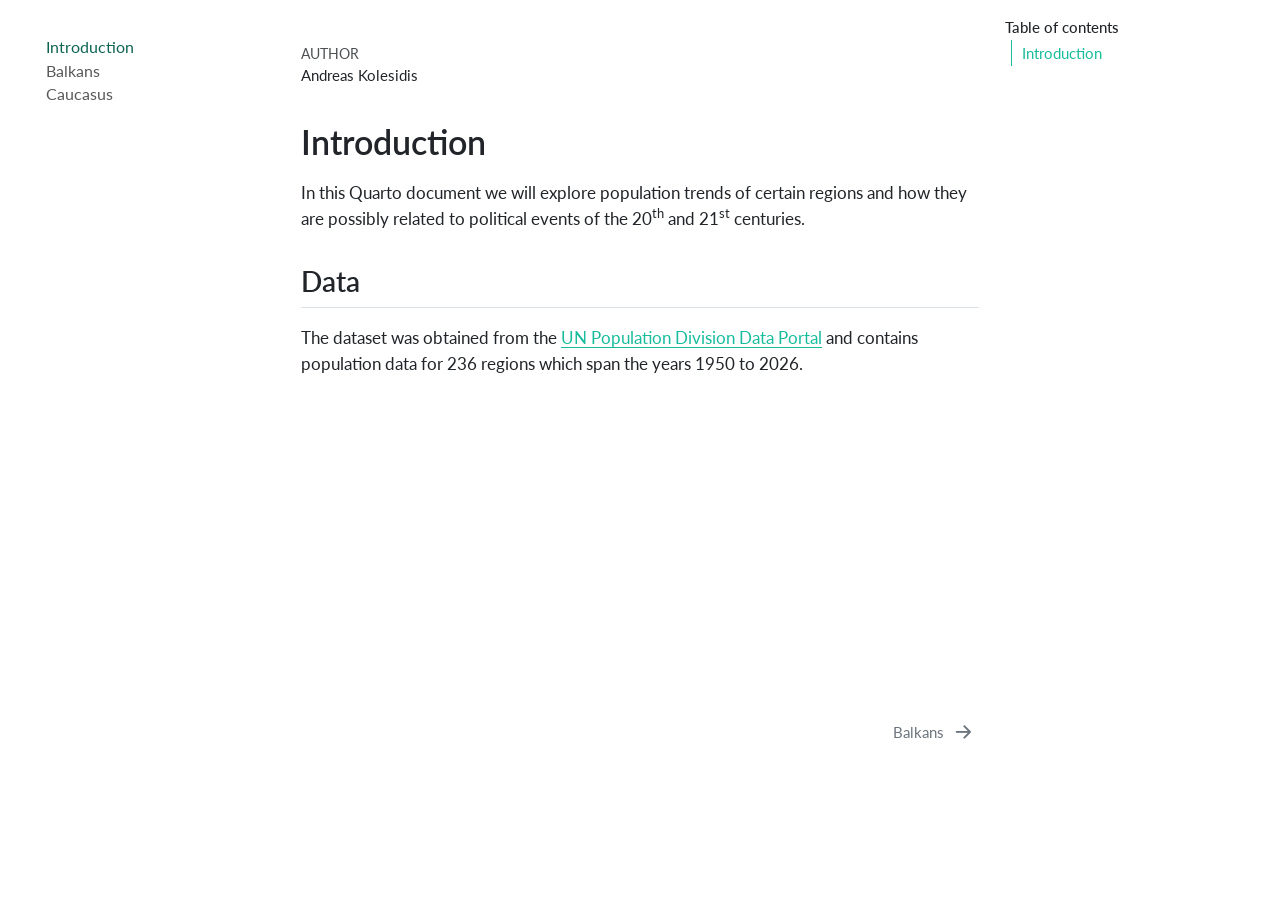
==== docs/index.html @ 49595c0d "Added docs directory" ====
<!DOCTYPE html>
<html xmlns="http://www.w3.org/1999/xhtml" lang="en" xml:lang="en"><head>

<meta charset="utf-8">
<meta name="generator" content="quarto-1.8.27">

<meta name="viewport" content="width=device-width, initial-scale=1.0, user-scalable=yes">

<meta name="author" content="Andreas Kolesidis">

<title>index</title>
<style>
code{white-space: pre-wrap;}
span.smallcaps{font-variant: small-caps;}
div.columns{display: flex; gap: min(4vw, 1.5em);}
div.column{flex: auto; overflow-x: auto;}
div.hanging-indent{margin-left: 1.5em; text-indent: -1.5em;}
ul.task-list{list-style: none;}
ul.task-list li input[type="checkbox"] {
  width: 0.8em;
  margin: 0 0.8em 0.2em -1em; /* quarto-specific, see https://github.com/quarto-dev/quarto-cli/issues/4556 */ 
  vertical-align: middle;
}
</style>


<script src="site_libs/quarto-nav/quarto-nav.js"></script>
<script src="site_libs/quarto-nav/headroom.min.js"></script>
<link href="./balkans.html" rel="next">
<script src="site_libs/clipboard/clipboard.min.js"></script>
<script src="site_libs/quarto-html/quarto.js" type="module"></script>
<script src="site_libs/quarto-html/tabsets/tabsets.js" type="module"></script>
<script src="site_libs/quarto-html/axe/axe-check.js" type="module"></script>
<script src="site_libs/quarto-html/popper.min.js"></script>
<script src="site_libs/quarto-html/tippy.umd.min.js"></script>
<script src="site_libs/quarto-html/anchor.min.js"></script>
<link href="site_libs/quarto-html/tippy.css" rel="stylesheet">
<link href="site_libs/quarto-html/quarto-syntax-highlighting-ed96de9b727972fe78a7b5d16c58bf87.css" rel="stylesheet" id="quarto-text-highlighting-styles">
<script src="site_libs/bootstrap/bootstrap.min.js"></script>
<link href="site_libs/bootstrap/bootstrap-icons.css" rel="stylesheet">
<link href="site_libs/bootstrap/bootstrap-735f0491b3ba22a2041ea2c2295326db.min.css" rel="stylesheet" append-hash="true" id="quarto-bootstrap" data-mode="light">
<script id="quarto-search-options" type="application/json">{
  "language": {
    "search-no-results-text": "No results",
    "search-matching-documents-text": "matching documents",
    "search-copy-link-title": "Copy link to search",
    "search-hide-matches-text": "Hide additional matches",
    "search-more-match-text": "more match in this document",
    "search-more-matches-text": "more matches in this document",
    "search-clear-button-title": "Clear",
    "search-text-placeholder": "",
    "search-detached-cancel-button-title": "Cancel",
    "search-submit-button-title": "Submit",
    "search-label": "Search"
  }
}</script>


</head>

<body class="nav-sidebar floating quarto-light">

<div id="quarto-search-results"></div>
  <header id="quarto-header" class="headroom fixed-top">
  <nav class="quarto-secondary-nav">
    <div class="container-fluid d-flex">
      <button type="button" class="quarto-btn-toggle btn" data-bs-toggle="collapse" role="button" data-bs-target=".quarto-sidebar-collapse-item" aria-controls="quarto-sidebar" aria-expanded="false" aria-label="Toggle sidebar navigation" onclick="if (window.quartoToggleHeadroom) { window.quartoToggleHeadroom(); }">
        <i class="bi bi-layout-text-sidebar-reverse"></i>
      </button>
        <nav class="quarto-page-breadcrumbs" aria-label="breadcrumb"><ol class="breadcrumb"><li class="breadcrumb-item"><a href="./index.html">Introduction</a></li></ol></nav>
        <a class="flex-grow-1" role="navigation" data-bs-toggle="collapse" data-bs-target=".quarto-sidebar-collapse-item" aria-controls="quarto-sidebar" aria-expanded="false" aria-label="Toggle sidebar navigation" onclick="if (window.quartoToggleHeadroom) { window.quartoToggleHeadroom(); }">      
        </a>
    </div>
  </nav>
</header>
<!-- content -->
<div id="quarto-content" class="quarto-container page-columns page-rows-contents page-layout-article">
<!-- sidebar -->
  <nav id="quarto-sidebar" class="sidebar collapse collapse-horizontal quarto-sidebar-collapse-item sidebar-navigation floating overflow-auto">
    <div class="sidebar-menu-container"> 
    <ul class="list-unstyled mt-1">
        <li class="sidebar-item">
  <div class="sidebar-item-container"> 
  <a href="./index.html" class="sidebar-item-text sidebar-link active">
 <span class="menu-text">Introduction</span></a>
  </div>
</li>
        <li class="sidebar-item">
  <div class="sidebar-item-container"> 
  <a href="./balkans.html" class="sidebar-item-text sidebar-link">
 <span class="menu-text">Balkans</span></a>
  </div>
</li>
        <li class="sidebar-item">
  <div class="sidebar-item-container"> 
  <a href="./caucasus.html" class="sidebar-item-text sidebar-link">
 <span class="menu-text">Caucasus</span></a>
  </div>
</li>
    </ul>
    </div>
</nav>
<div id="quarto-sidebar-glass" class="quarto-sidebar-collapse-item" data-bs-toggle="collapse" data-bs-target=".quarto-sidebar-collapse-item"></div>
<!-- margin-sidebar -->
    <div id="quarto-margin-sidebar" class="sidebar margin-sidebar">
        <nav id="TOC" role="doc-toc" class="toc-active">
    <h2 id="toc-title">Table of contents</h2>
   
  <ul>
  <li><a href="#sec-introduction" id="toc-sec-introduction" class="nav-link active" data-scroll-target="#sec-introduction">Introduction</a>
  <ul class="collapse">
  <li><a href="#sec-data" id="toc-sec-data" class="nav-link" data-scroll-target="#sec-data">Data</a></li>
  </ul></li>
  </ul>
</nav>
    </div>
<!-- main -->
<main class="content" id="quarto-document-content">

<header id="title-block-header" class="quarto-title-block default">
<div class="quarto-title">
</div>



<div class="quarto-title-meta">

    <div>
    <div class="quarto-title-meta-heading">Author</div>
    <div class="quarto-title-meta-contents">
             <p>Andreas Kolesidis </p>
          </div>
  </div>
    
  
    
  </div>
  


</header>


<section id="sec-introduction" class="level1 unnumbered">
<h1 class="unnumbered">Introduction</h1>
<p>In this Quarto document we will explore population trends of certain regions and how they are possibly related to political events of the 20<sup>th</sup> and 21<sup>st</sup> centuries.</p>
<section id="sec-data" class="level2 unnumbered">
<h2 class="unnumbered anchored" data-anchor-id="sec-data">Data</h2>
<p>The dataset was obtained from the <a href="https://population.un.org/dataportal/home?df=ecf6edc9-c80e-4cd8-8204-23e7ed22ce15">UN Population Division Data Portal</a> and contains population data for 236 regions which span the years 1950 to 2026.</p>


</section>
</section>

</main> <!-- /main -->
<script id="quarto-html-after-body" type="application/javascript">
  window.document.addEventListener("DOMContentLoaded", function (event) {
    const icon = "";
    const anchorJS = new window.AnchorJS();
    anchorJS.options = {
      placement: 'right',
      icon: icon
    };
    anchorJS.add('.anchored');
    const isCodeAnnotation = (el) => {
      for (const clz of el.classList) {
        if (clz.startsWith('code-annotation-')) {                     
          return true;
        }
      }
      return false;
    }
    const onCopySuccess = function(e) {
      // button target
      const button = e.trigger;
      // don't keep focus
      button.blur();
      // flash "checked"
      button.classList.add('code-copy-button-checked');
      var currentTitle = button.getAttribute("title");
      button.setAttribute("title", "Copied!");
      let tooltip;
      if (window.bootstrap) {
        button.setAttribute("data-bs-toggle", "tooltip");
        button.setAttribute("data-bs-placement", "left");
        button.setAttribute("data-bs-title", "Copied!");
        tooltip = new bootstrap.Tooltip(button, 
          { trigger: "manual", 
            customClass: "code-copy-button-tooltip",
            offset: [0, -8]});
        tooltip.show();    
      }
      setTimeout(function() {
        if (tooltip) {
          tooltip.hide();
          button.removeAttribute("data-bs-title");
          button.removeAttribute("data-bs-toggle");
          button.removeAttribute("data-bs-placement");
        }
        button.setAttribute("title", currentTitle);
        button.classList.remove('code-copy-button-checked');
      }, 1000);
      // clear code selection
      e.clearSelection();
    }
    const getTextToCopy = function(trigger) {
      const outerScaffold = trigger.parentElement.cloneNode(true);
      const codeEl = outerScaffold.querySelector('code');
      for (const childEl of codeEl.children) {
        if (isCodeAnnotation(childEl)) {
          childEl.remove();
        }
      }
      return codeEl.innerText;
    }
    const clipboard = new window.ClipboardJS('.code-copy-button:not([data-in-quarto-modal])', {
      text: getTextToCopy
    });
    clipboard.on('success', onCopySuccess);
    if (window.document.getElementById('quarto-embedded-source-code-modal')) {
      const clipboardModal = new window.ClipboardJS('.code-copy-button[data-in-quarto-modal]', {
        text: getTextToCopy,
        container: window.document.getElementById('quarto-embedded-source-code-modal')
      });
      clipboardModal.on('success', onCopySuccess);
    }
      var localhostRegex = new RegExp(/^(?:http|https):\/\/localhost\:?[0-9]*\//);
      var mailtoRegex = new RegExp(/^mailto:/);
        var filterRegex = new RegExp('/' + window.location.host + '/');
      var isInternal = (href) => {
          return filterRegex.test(href) || localhostRegex.test(href) || mailtoRegex.test(href);
      }
      // Inspect non-navigation links and adorn them if external
     var links = window.document.querySelectorAll('a[href]:not(.nav-link):not(.navbar-brand):not(.toc-action):not(.sidebar-link):not(.sidebar-item-toggle):not(.pagination-link):not(.no-external):not([aria-hidden]):not(.dropdown-item):not(.quarto-navigation-tool):not(.about-link)');
      for (var i=0; i<links.length; i++) {
        const link = links[i];
        if (!isInternal(link.href)) {
          // undo the damage that might have been done by quarto-nav.js in the case of
          // links that we want to consider external
          if (link.dataset.originalHref !== undefined) {
            link.href = link.dataset.originalHref;
          }
        }
      }
    function tippyHover(el, contentFn, onTriggerFn, onUntriggerFn) {
      const config = {
        allowHTML: true,
        maxWidth: 500,
        delay: 100,
        arrow: false,
        appendTo: function(el) {
            return el.parentElement;
        },
        interactive: true,
        interactiveBorder: 10,
        theme: 'quarto',
        placement: 'bottom-start',
      };
      if (contentFn) {
        config.content = contentFn;
      }
      if (onTriggerFn) {
        config.onTrigger = onTriggerFn;
      }
      if (onUntriggerFn) {
        config.onUntrigger = onUntriggerFn;
      }
      window.tippy(el, config); 
    }
    const noterefs = window.document.querySelectorAll('a[role="doc-noteref"]');
    for (var i=0; i<noterefs.length; i++) {
      const ref = noterefs[i];
      tippyHover(ref, function() {
        // use id or data attribute instead here
        let href = ref.getAttribute('data-footnote-href') || ref.getAttribute('href');
        try { href = new URL(href).hash; } catch {}
        const id = href.replace(/^#\/?/, "");
        const note = window.document.getElementById(id);
        if (note) {
          return note.innerHTML;
        } else {
          return "";
        }
      });
    }
    const xrefs = window.document.querySelectorAll('a.quarto-xref');
    const processXRef = (id, note) => {
      // Strip column container classes
      const stripColumnClz = (el) => {
        el.classList.remove("page-full", "page-columns");
        if (el.children) {
          for (const child of el.children) {
            stripColumnClz(child);
          }
        }
      }
      stripColumnClz(note)
      if (id === null || id.startsWith('sec-')) {
        // Special case sections, only their first couple elements
        const container = document.createElement("div");
        if (note.children && note.children.length > 2) {
          container.appendChild(note.children[0].cloneNode(true));
          for (let i = 1; i < note.children.length; i++) {
            const child = note.children[i];
            if (child.tagName === "P" && child.innerText === "") {
              continue;
            } else {
              container.appendChild(child.cloneNode(true));
              break;
            }
          }
          if (window.Quarto?.typesetMath) {
            window.Quarto.typesetMath(container);
          }
          return container.innerHTML
        } else {
          if (window.Quarto?.typesetMath) {
            window.Quarto.typesetMath(note);
          }
          return note.innerHTML;
        }
      } else {
        // Remove any anchor links if they are present
        const anchorLink = note.querySelector('a.anchorjs-link');
        if (anchorLink) {
          anchorLink.remove();
        }
        if (window.Quarto?.typesetMath) {
          window.Quarto.typesetMath(note);
        }
        if (note.classList.contains("callout")) {
          return note.outerHTML;
        } else {
          return note.innerHTML;
        }
      }
    }
    for (var i=0; i<xrefs.length; i++) {
      const xref = xrefs[i];
      tippyHover(xref, undefined, function(instance) {
        instance.disable();
        let url = xref.getAttribute('href');
        let hash = undefined; 
        if (url.startsWith('#')) {
          hash = url;
        } else {
          try { hash = new URL(url).hash; } catch {}
        }
        if (hash) {
          const id = hash.replace(/^#\/?/, "");
          const note = window.document.getElementById(id);
          if (note !== null) {
            try {
              const html = processXRef(id, note.cloneNode(true));
              instance.setContent(html);
            } finally {
              instance.enable();
              instance.show();
            }
          } else {
            // See if we can fetch this
            fetch(url.split('#')[0])
            .then(res => res.text())
            .then(html => {
              const parser = new DOMParser();
              const htmlDoc = parser.parseFromString(html, "text/html");
              const note = htmlDoc.getElementById(id);
              if (note !== null) {
                const html = processXRef(id, note);
                instance.setContent(html);
              } 
            }).finally(() => {
              instance.enable();
              instance.show();
            });
          }
        } else {
          // See if we can fetch a full url (with no hash to target)
          // This is a special case and we should probably do some content thinning / targeting
          fetch(url)
          .then(res => res.text())
          .then(html => {
            const parser = new DOMParser();
            const htmlDoc = parser.parseFromString(html, "text/html");
            const note = htmlDoc.querySelector('main.content');
            if (note !== null) {
              // This should only happen for chapter cross references
              // (since there is no id in the URL)
              // remove the first header
              if (note.children.length > 0 && note.children[0].tagName === "HEADER") {
                note.children[0].remove();
              }
              const html = processXRef(null, note);
              instance.setContent(html);
            } 
          }).finally(() => {
            instance.enable();
            instance.show();
          });
        }
      }, function(instance) {
      });
    }
        let selectedAnnoteEl;
        const selectorForAnnotation = ( cell, annotation) => {
          let cellAttr = 'data-code-cell="' + cell + '"';
          let lineAttr = 'data-code-annotation="' +  annotation + '"';
          const selector = 'span[' + cellAttr + '][' + lineAttr + ']';
          return selector;
        }
        const selectCodeLines = (annoteEl) => {
          const doc = window.document;
          const targetCell = annoteEl.getAttribute("data-target-cell");
          const targetAnnotation = annoteEl.getAttribute("data-target-annotation");
          const annoteSpan = window.document.querySelector(selectorForAnnotation(targetCell, targetAnnotation));
          const lines = annoteSpan.getAttribute("data-code-lines").split(",");
          const lineIds = lines.map((line) => {
            return targetCell + "-" + line;
          })
          let top = null;
          let height = null;
          let parent = null;
          if (lineIds.length > 0) {
              //compute the position of the single el (top and bottom and make a div)
              const el = window.document.getElementById(lineIds[0]);
              top = el.offsetTop;
              height = el.offsetHeight;
              parent = el.parentElement.parentElement;
            if (lineIds.length > 1) {
              const lastEl = window.document.getElementById(lineIds[lineIds.length - 1]);
              const bottom = lastEl.offsetTop + lastEl.offsetHeight;
              height = bottom - top;
            }
            if (top !== null && height !== null && parent !== null) {
              // cook up a div (if necessary) and position it 
              let div = window.document.getElementById("code-annotation-line-highlight");
              if (div === null) {
                div = window.document.createElement("div");
                div.setAttribute("id", "code-annotation-line-highlight");
                div.style.position = 'absolute';
                parent.appendChild(div);
              }
              div.style.top = top - 2 + "px";
              div.style.height = height + 4 + "px";
              div.style.left = 0;
              let gutterDiv = window.document.getElementById("code-annotation-line-highlight-gutter");
              if (gutterDiv === null) {
                gutterDiv = window.document.createElement("div");
                gutterDiv.setAttribute("id", "code-annotation-line-highlight-gutter");
                gutterDiv.style.position = 'absolute';
                const codeCell = window.document.getElementById(targetCell);
                const gutter = codeCell.querySelector('.code-annotation-gutter');
                gutter.appendChild(gutterDiv);
              }
              gutterDiv.style.top = top - 2 + "px";
              gutterDiv.style.height = height + 4 + "px";
            }
            selectedAnnoteEl = annoteEl;
          }
        };
        const unselectCodeLines = () => {
          const elementsIds = ["code-annotation-line-highlight", "code-annotation-line-highlight-gutter"];
          elementsIds.forEach((elId) => {
            const div = window.document.getElementById(elId);
            if (div) {
              div.remove();
            }
          });
          selectedAnnoteEl = undefined;
        };
          // Handle positioning of the toggle
      window.addEventListener(
        "resize",
        throttle(() => {
          elRect = undefined;
          if (selectedAnnoteEl) {
            selectCodeLines(selectedAnnoteEl);
          }
        }, 10)
      );
      function throttle(fn, ms) {
      let throttle = false;
      let timer;
        return (...args) => {
          if(!throttle) { // first call gets through
              fn.apply(this, args);
              throttle = true;
          } else { // all the others get throttled
              if(timer) clearTimeout(timer); // cancel #2
              timer = setTimeout(() => {
                fn.apply(this, args);
                timer = throttle = false;
              }, ms);
          }
        };
      }
        // Attach click handler to the DT
        const annoteDls = window.document.querySelectorAll('dt[data-target-cell]');
        for (const annoteDlNode of annoteDls) {
          annoteDlNode.addEventListener('click', (event) => {
            const clickedEl = event.target;
            if (clickedEl !== selectedAnnoteEl) {
              unselectCodeLines();
              const activeEl = window.document.querySelector('dt[data-target-cell].code-annotation-active');
              if (activeEl) {
                activeEl.classList.remove('code-annotation-active');
              }
              selectCodeLines(clickedEl);
              clickedEl.classList.add('code-annotation-active');
            } else {
              // Unselect the line
              unselectCodeLines();
              clickedEl.classList.remove('code-annotation-active');
            }
          });
        }
    const findCites = (el) => {
      const parentEl = el.parentElement;
      if (parentEl) {
        const cites = parentEl.dataset.cites;
        if (cites) {
          return {
            el,
            cites: cites.split(' ')
          };
        } else {
          return findCites(el.parentElement)
        }
      } else {
        return undefined;
      }
    };
    var bibliorefs = window.document.querySelectorAll('a[role="doc-biblioref"]');
    for (var i=0; i<bibliorefs.length; i++) {
      const ref = bibliorefs[i];
      const citeInfo = findCites(ref);
      if (citeInfo) {
        tippyHover(citeInfo.el, function() {
          var popup = window.document.createElement('div');
          citeInfo.cites.forEach(function(cite) {
            var citeDiv = window.document.createElement('div');
            citeDiv.classList.add('hanging-indent');
            citeDiv.classList.add('csl-entry');
            var biblioDiv = window.document.getElementById('ref-' + cite);
            if (biblioDiv) {
              citeDiv.innerHTML = biblioDiv.innerHTML;
            }
            popup.appendChild(citeDiv);
          });
          return popup.innerHTML;
        });
      }
    }
  });
  </script>
<nav class="page-navigation">
  <div class="nav-page nav-page-previous">
  </div>
  <div class="nav-page nav-page-next">
      <a href="./balkans.html" class="pagination-link" aria-label="Balkans">
        <span class="nav-page-text">Balkans</span> <i class="bi bi-arrow-right-short"></i>
      </a>
  </div>
</nav>
</div> <!-- /content -->




</body></html>
---- docs/site_libs/quarto-html/tippy.css ----
.tippy-box[data-animation=fade][data-state=hidden]{opacity:0}[data-tippy-root]{max-width:calc(100vw - 10px)}.tippy-box{position:relative;background-color:#333;color:#fff;border-radius:4px;font-size:14px;line-height:1.4;white-space:normal;outline:0;transition-property:transform,visibility,opacity}.tippy-box[data-placement^=top]>.tippy-arrow{bottom:0}.tippy-box[data-placement^=top]>.tippy-arrow:before{bottom:-7px;left:0;border-width:8px 8px 0;border-top-color:initial;transform-origin:center top}.tippy-box[data-placement^=bottom]>.tippy-arrow{top:0}.tippy-box[data-placement^=bottom]>.tippy-arrow:before{top:-7px;left:0;border-width:0 8px 8px;border-bottom-color:initial;transform-origin:center bottom}.tippy-box[data-placement^=left]>.tippy-arrow{right:0}.tippy-box[data-placement^=left]>.tippy-arrow:before{border-width:8px 0 8px 8px;border-left-color:initial;right:-7px;transform-origin:center left}.tippy-box[data-placement^=right]>.tippy-arrow{left:0}.tippy-box[data-placement^=right]>.tippy-arrow:before{left:-7px;border-width:8px 8px 8px 0;border-right-color:initial;transform-origin:center right}.tippy-box[data-inertia][data-state=visible]{transition-timing-function:cubic-bezier(.54,1.5,.38,1.11)}.tippy-arrow{width:16px;height:16px;color:#333}.tippy-arrow:before{content:"";position:absolute;border-color:transparent;border-style:solid}.tippy-content{position:relative;padding:5px 9px;z-index:1}
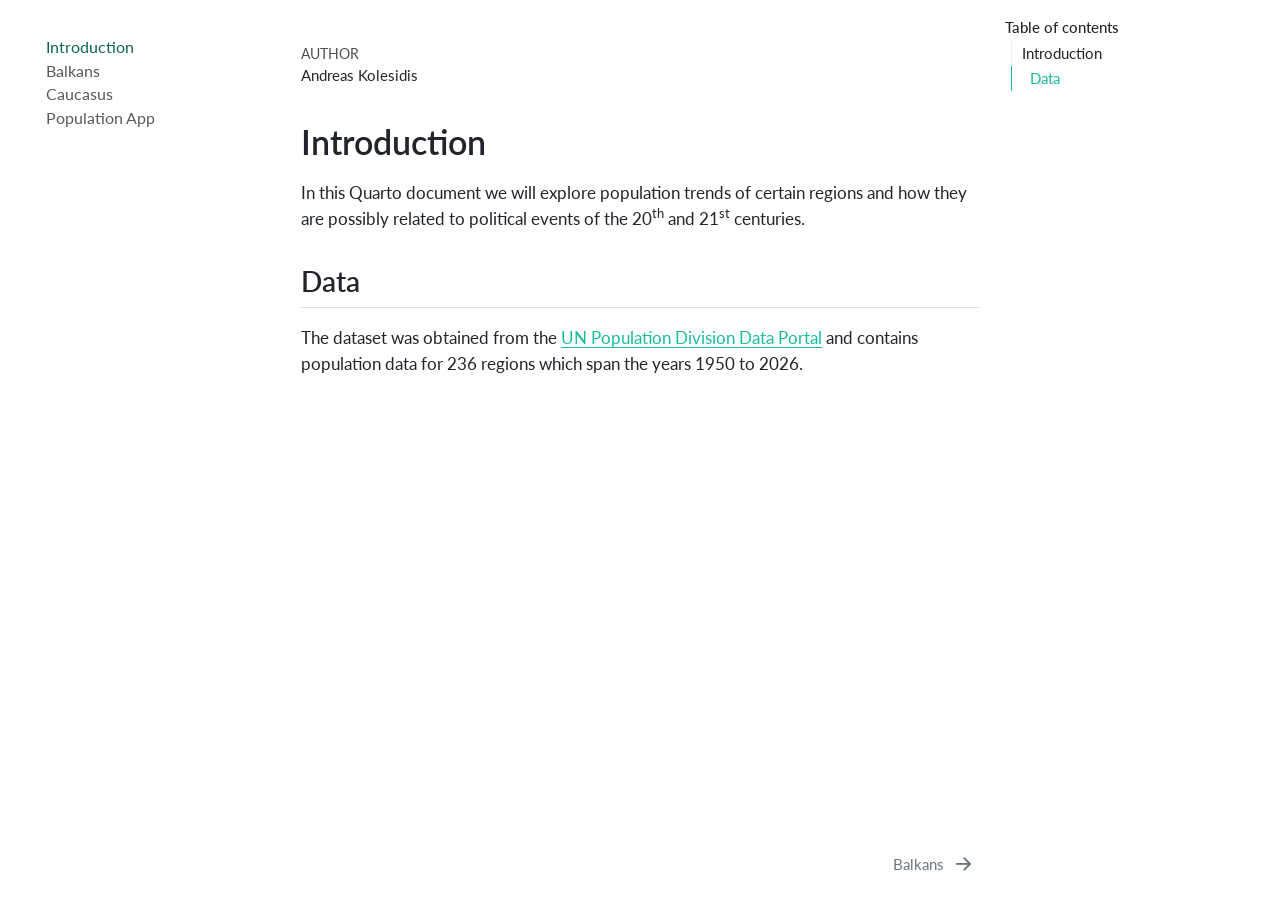
==== commit 6de4306f: "Added chapter with  an interactive exploration app" ====
--- a/docs/index.html
+++ b/docs/index.html
@@ -2,7 +2,7 @@
 <html xmlns="http://www.w3.org/1999/xhtml" lang="en" xml:lang="en"><head>
 
 <meta charset="utf-8">
-<meta name="generator" content="quarto-1.8.27">
+<meta name="generator" content="quarto-1.10.19">
 
 <meta name="viewport" content="width=device-width, initial-scale=1.0, user-scalable=yes">
 
@@ -10,10 +10,16 @@
 
 <title>index</title>
 <style>
-code{white-space: pre-wrap;}
+/* Default styles provided by pandoc.
+** See https://pandoc.org/MANUAL.html#variables-for-html for config info.
+*/
 span.smallcaps{font-variant: small-caps;}
-div.columns{display: flex; gap: min(4vw, 1.5em);}
-div.column{flex: auto; overflow-x: auto;}
+div.columns{display: flex; gap: 1.5em;}
+div.column{flex: auto;}
+@media screen {
+div.columns{gap: min(4vw, 1.5em);}
+div.column{overflow-x: auto;}
+}
 div.hanging-indent{margin-left: 1.5em; text-indent: -1.5em;}
 ul.task-list{list-style: none;}
 ul.task-list li input[type="checkbox"] {
@@ -30,15 +36,14 @@
 <script src="site_libs/clipboard/clipboard.min.js"></script>
 <script src="site_libs/quarto-html/quarto.js" type="module"></script>
 <script src="site_libs/quarto-html/tabsets/tabsets.js" type="module"></script>
-<script src="site_libs/quarto-html/axe/axe-check.js" type="module"></script>
 <script src="site_libs/quarto-html/popper.min.js"></script>
 <script src="site_libs/quarto-html/tippy.umd.min.js"></script>
 <script src="site_libs/quarto-html/anchor.min.js"></script>
 <link href="site_libs/quarto-html/tippy.css" rel="stylesheet">
-<link href="site_libs/quarto-html/quarto-syntax-highlighting-ed96de9b727972fe78a7b5d16c58bf87.css" rel="stylesheet" id="quarto-text-highlighting-styles">
+<link href="site_libs/quarto-html/quarto-syntax-highlighting-bf27225e3a48a9273f3daa8f8e829971.css" rel="stylesheet" id="quarto-text-highlighting-styles">
 <script src="site_libs/bootstrap/bootstrap.min.js"></script>
 <link href="site_libs/bootstrap/bootstrap-icons.css" rel="stylesheet">
-<link href="site_libs/bootstrap/bootstrap-735f0491b3ba22a2041ea2c2295326db.min.css" rel="stylesheet" append-hash="true" id="quarto-bootstrap" data-mode="light">
+<link href="site_libs/bootstrap/bootstrap-1477ed0ae435fb4e4f3fc75c624b368e.min.css" rel="stylesheet" append-hash="true" id="quarto-bootstrap" data-mode="light">
 <script id="quarto-search-options" type="application/json">{
   "language": {
     "search-no-results-text": "No results",
@@ -97,6 +102,12 @@
  <span class="menu-text">Caucasus</span></a>
   </div>
 </li>
+        <li class="sidebar-item">
+  <div class="sidebar-item-container"> 
+  <a href="./population_app.html" class="sidebar-item-text sidebar-link">
+ <span class="menu-text">Population App</span></a>
+  </div>
+</li>
     </ul>
     </div>
 </nav>
--- a/docs/site_libs/quarto-html/quarto-syntax-highlighting-bf27225e3a48a9273f3daa8f8e829971.css
+++ b/docs/site_libs/quarto-html/quarto-syntax-highlighting-bf27225e3a48a9273f3daa8f8e829971.css
@@ -0,0 +1,236 @@
+/* quarto syntax highlight colors */
+:root {
+  --quarto-hl-ot-color: #003B4F;
+  --quarto-hl-at-color: #657422;
+  --quarto-hl-ss-color: #20794D;
+  --quarto-hl-an-color: #5E5E5E;
+  --quarto-hl-fu-color: #4758AB;
+  --quarto-hl-st-color: #20794D;
+  --quarto-hl-cf-color: #003B4F;
+  --quarto-hl-op-color: #5E5E5E;
+  --quarto-hl-er-color: #AD0000;
+  --quarto-hl-bn-color: #AD0000;
+  --quarto-hl-al-color: #AD0000;
+  --quarto-hl-va-color: #111111;
+  --quarto-hl-bu-color: inherit;
+  --quarto-hl-ex-color: inherit;
+  --quarto-hl-pp-color: #AD0000;
+  --quarto-hl-in-color: #5E5E5E;
+  --quarto-hl-vs-color: #20794D;
+  --quarto-hl-wa-color: #5E5E5E;
+  --quarto-hl-do-color: #5E5E5E;
+  --quarto-hl-im-color: #00769E;
+  --quarto-hl-ch-color: #20794D;
+  --quarto-hl-dt-color: #AD0000;
+  --quarto-hl-fl-color: #AD0000;
+  --quarto-hl-co-color: #5E5E5E;
+  --quarto-hl-cv-color: #5E5E5E;
+  --quarto-hl-cn-color: #8f5902;
+  --quarto-hl-sc-color: #5E5E5E;
+  --quarto-hl-dv-color: #AD0000;
+  --quarto-hl-kw-color: #003B4F;
+}
+
+/* other quarto variables */
+:root {
+  --quarto-font-monospace: SFMono-Regular, Menlo, Monaco, Consolas, "Liberation Mono", "Courier New", monospace;
+}
+
+/* syntax highlight based on Pandoc's rules */
+pre > code.sourceCode > span {
+  color: #003B4F;
+}
+
+code.sourceCode > span {
+  color: #003B4F;
+}
+
+div.sourceCode,
+div.sourceCode pre.sourceCode {
+  color: #003B4F;
+}
+
+/* Normal */
+code span {
+  color: #003B4F;
+}
+
+/* Alert */
+code span.al {
+  color: #AD0000;
+  font-style: inherit;
+}
+
+/* Annotation */
+code span.an {
+  color: #5E5E5E;
+  font-style: inherit;
+}
+
+/* Attribute */
+code span.at {
+  color: #657422;
+  font-style: inherit;
+}
+
+/* BaseN */
+code span.bn {
+  color: #AD0000;
+  font-style: inherit;
+}
+
+/* BuiltIn */
+code span.bu {
+  font-style: inherit;
+}
+
+/* ControlFlow */
+code span.cf {
+  color: #003B4F;
+  font-weight: bold;
+  font-style: inherit;
+}
+
+/* Char */
+code span.ch {
+  color: #20794D;
+  font-style: inherit;
+}
+
+/* Constant */
+code span.cn {
+  color: #8f5902;
+  font-style: inherit;
+}
+
+/* Comment */
+code span.co {
+  color: #5E5E5E;
+  font-style: inherit;
+}
+
+/* CommentVar */
+code span.cv {
+  color: #5E5E5E;
+  font-style: italic;
+}
+
+/* Documentation */
+code span.do {
+  color: #5E5E5E;
+  font-style: italic;
+}
+
+/* DataType */
+code span.dt {
+  color: #AD0000;
+  font-style: inherit;
+}
+
+/* DecVal */
+code span.dv {
+  color: #AD0000;
+  font-style: inherit;
+}
+
+/* Error */
+code span.er {
+  color: #AD0000;
+  font-style: inherit;
+}
+
+/* Extension */
+code span.ex {
+  font-style: inherit;
+}
+
+/* Float */
+code span.fl {
+  color: #AD0000;
+  font-style: inherit;
+}
+
+/* Function */
+code span.fu {
+  color: #4758AB;
+  font-style: inherit;
+}
+
+/* Import */
+code span.im {
+  color: #00769E;
+  font-style: inherit;
+}
+
+/* Information */
+code span.in {
+  color: #5E5E5E;
+  font-style: inherit;
+}
+
+/* Keyword */
+code span.kw {
+  color: #003B4F;
+  font-weight: bold;
+  font-style: inherit;
+}
+
+/* Operator */
+code span.op {
+  color: #5E5E5E;
+  font-style: inherit;
+}
+
+/* Other */
+code span.ot {
+  color: #003B4F;
+  font-style: inherit;
+}
+
+/* Preprocessor */
+code span.pp {
+  color: #AD0000;
+  font-style: inherit;
+}
+
+/* SpecialChar */
+code span.sc {
+  color: #5E5E5E;
+  font-style: inherit;
+}
+
+/* SpecialString */
+code span.ss {
+  color: #20794D;
+  font-style: inherit;
+}
+
+/* String */
+code span.st {
+  color: #20794D;
+  font-style: inherit;
+}
+
+/* Variable */
+code span.va {
+  color: #111111;
+  font-style: inherit;
+}
+
+/* VerbatimString */
+code span.vs {
+  color: #20794D;
+  font-style: inherit;
+}
+
+/* Warning */
+code span.wa {
+  color: #5E5E5E;
+  font-style: italic;
+}
+
+.prevent-inlining {
+  content: "</";
+}
+
+/*# sourceMappingURL=8be38f48d34c45af72792cbd699585e7.css.map */
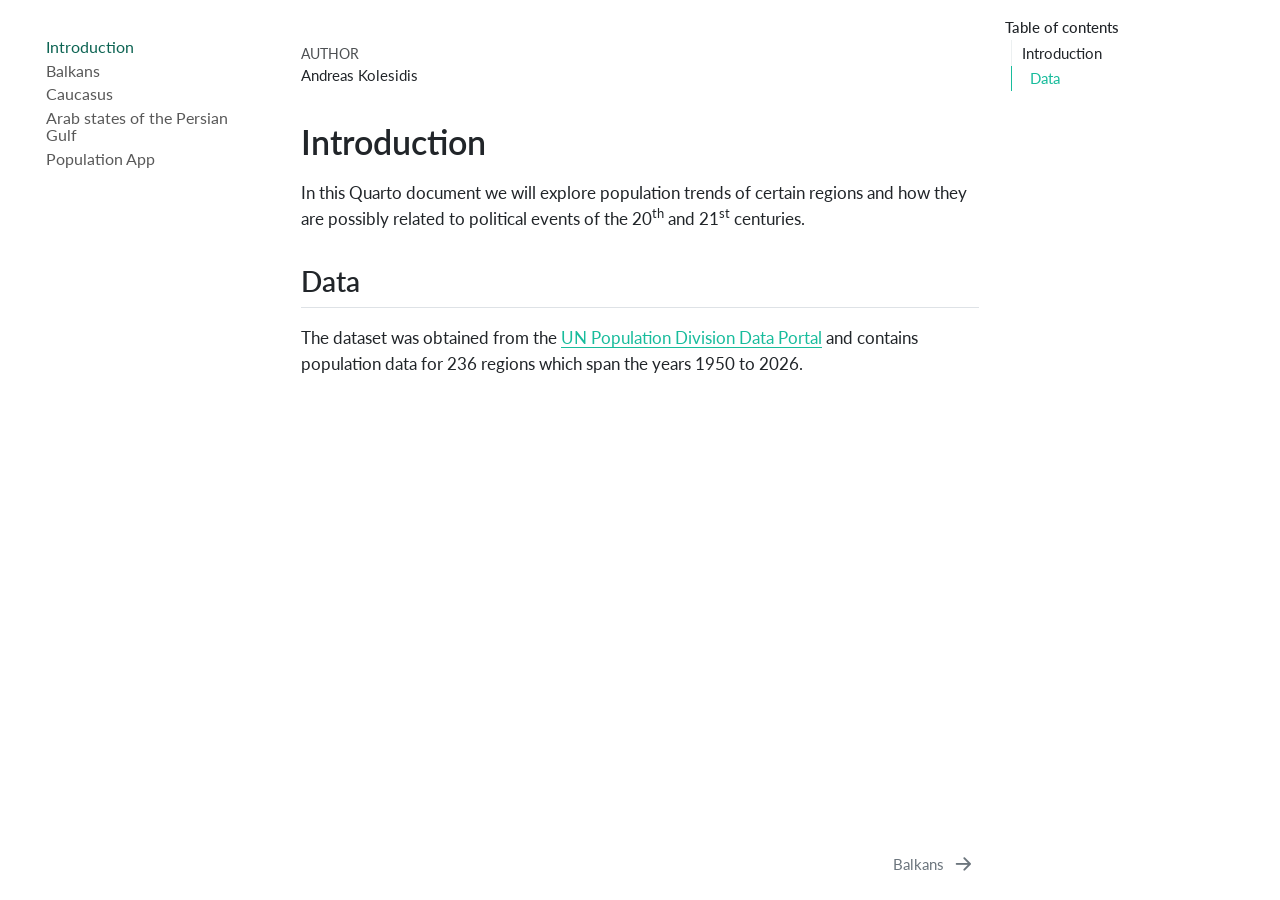
==== commit de08a0f9: "Added caucasus image and new chapter for gulf states" ====
--- a/docs/index.html
+++ b/docs/index.html
@@ -104,6 +104,12 @@
 </li>
         <li class="sidebar-item">
   <div class="sidebar-item-container"> 
+  <a href="./arab_gulf_states.html" class="sidebar-item-text sidebar-link">
+ <span class="menu-text">Arab states of the Persian Gulf</span></a>
+  </div>
+</li>
+        <li class="sidebar-item">
+  <div class="sidebar-item-container"> 
   <a href="./population_app.html" class="sidebar-item-text sidebar-link">
  <span class="menu-text">Population App</span></a>
   </div>
